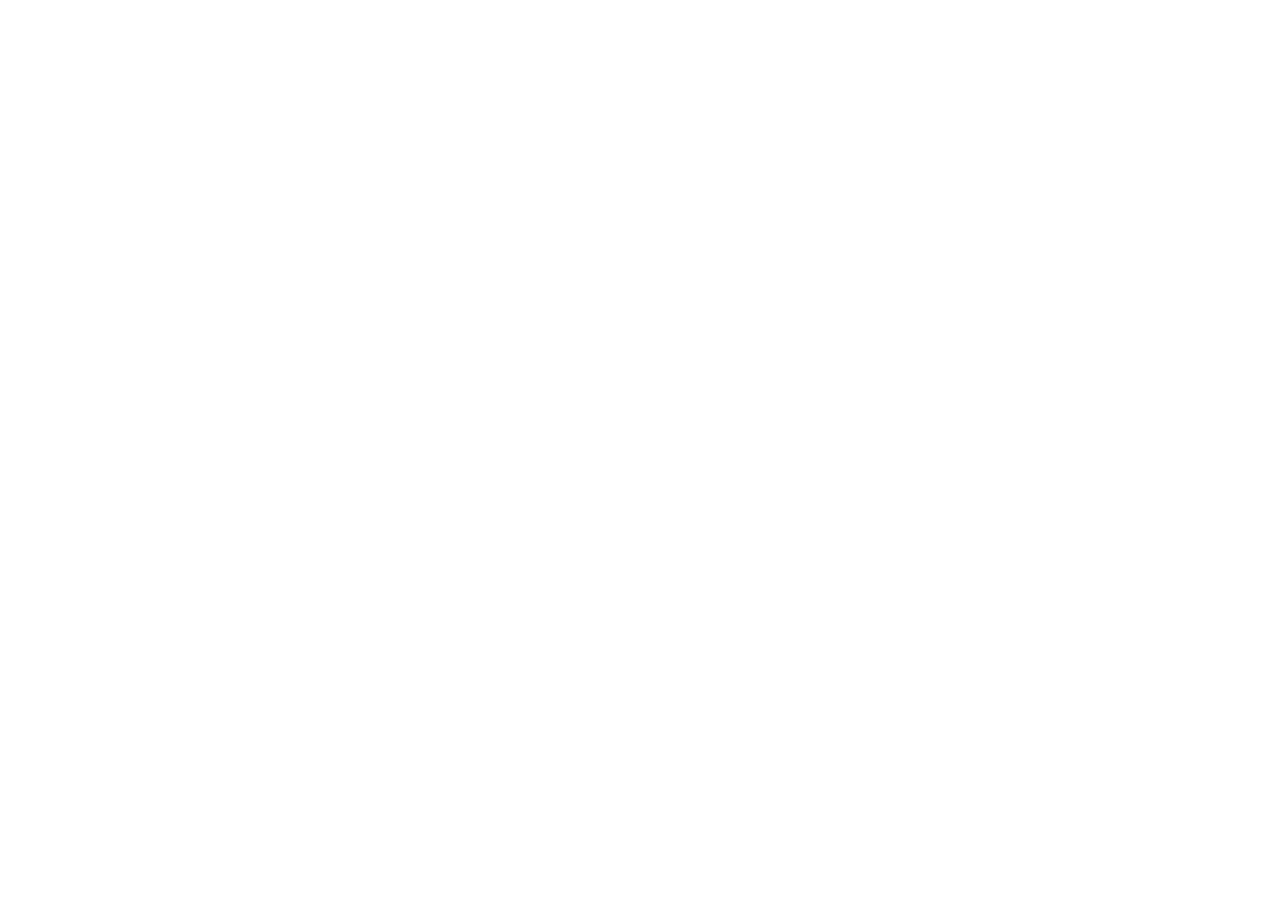
==== CV-Profile.html @ 96d9fa9a "Create CV-Profile.html" ====
<!DOCTYPE html>
<html lang="en">
<head>
    <meta charset="UTF-8">
    <meta name="viewport" content="width=device-width, initial-scale=1.0">
    <title>Grant Samsons CV</title>
</head>
<body>
    
</body>
</html>
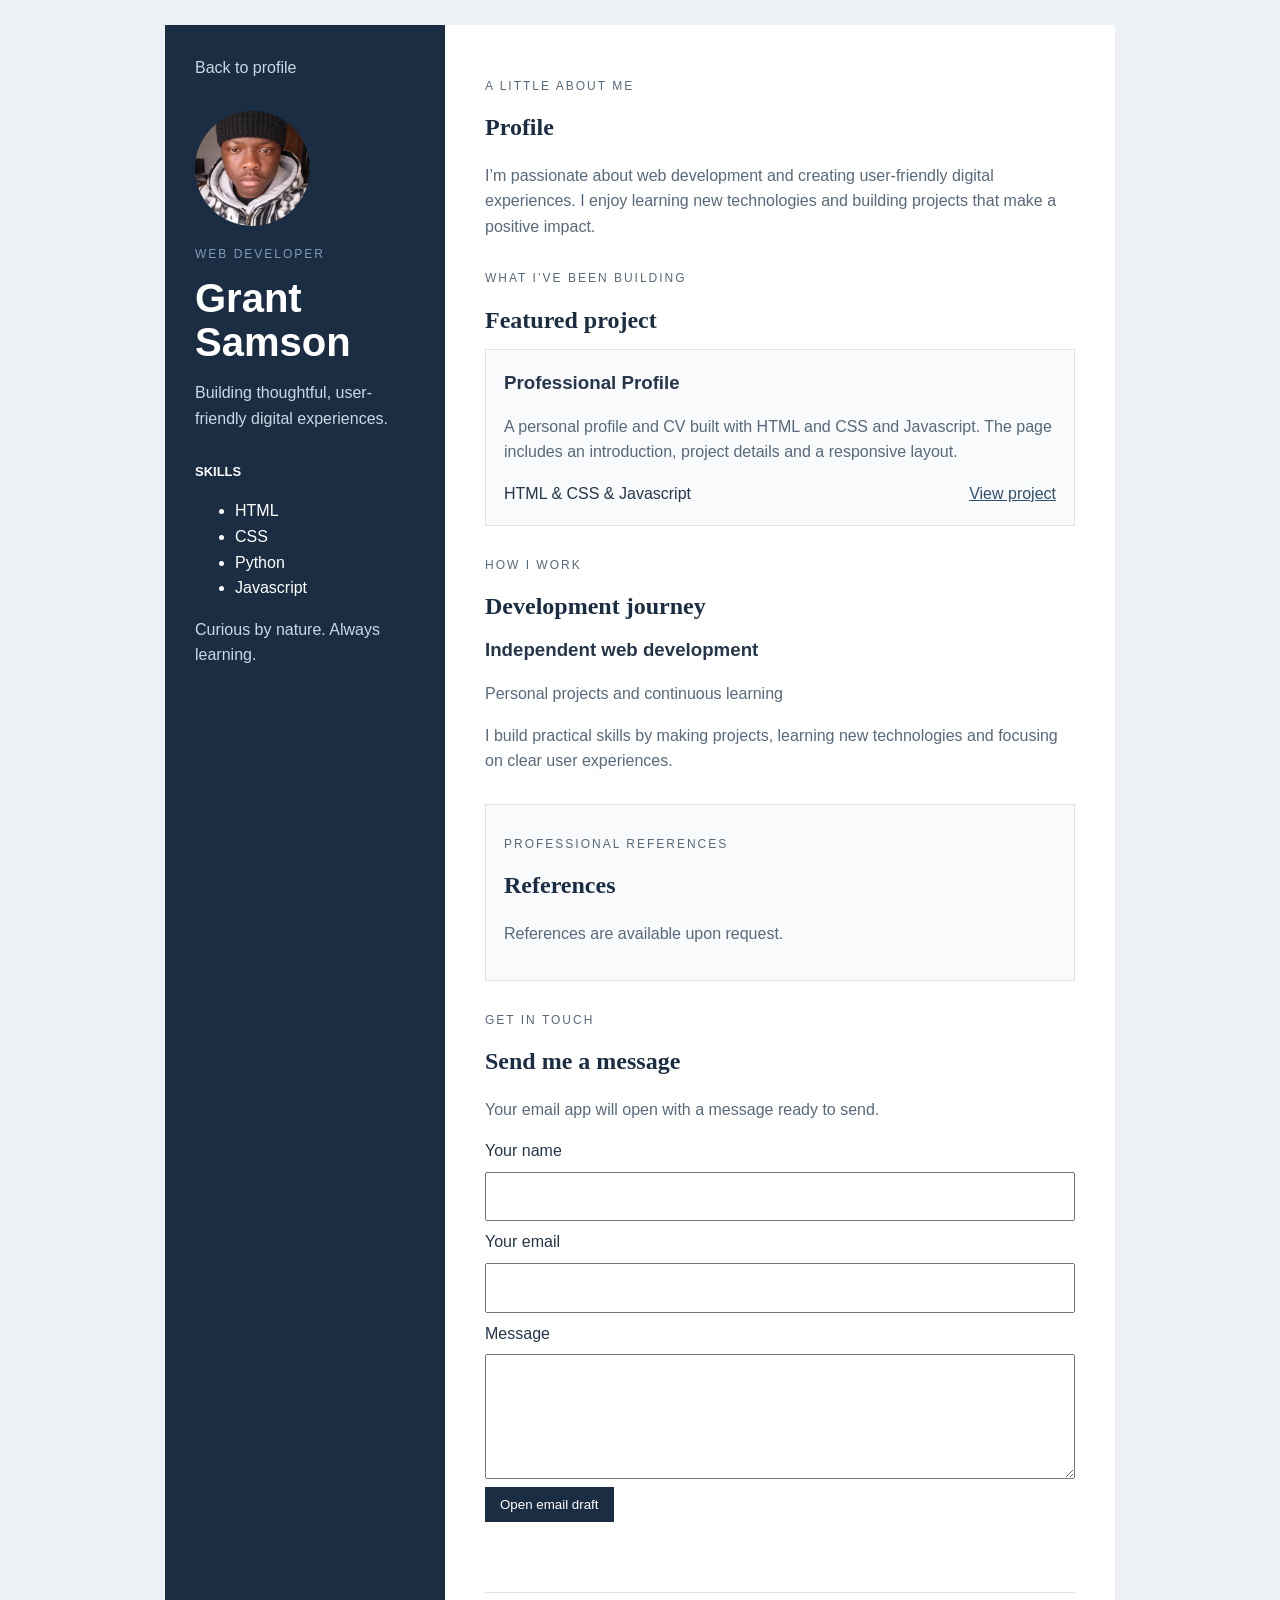
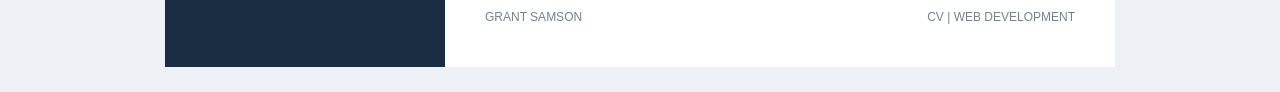
==== commit 9e61d9ba: "cv updated" ====
--- a/CV-Profile.html
+++ b/CV-Profile.html
@@ -3,9 +3,107 @@
 <head>
     <meta charset="UTF-8">
     <meta name="viewport" content="width=device-width, initial-scale=1.0">
-    <title>Grant Samsons CV</title>
+    <title>Grant Samson | CV</title>
+    <link rel="stylesheet" href="cv.css">
 </head>
 <body>
-    
+    <main class="resume">
+        <!-- Name, photo and skills -->
+        <aside class="sidebar">
+            <a class="back-link" href="index.html">Back to profile</a>
+            <img class="portrait" src="Grant_Samson.jpeg" alt="Portrait of Grant Samson">
+            <p class="eyebrow">WEB DEVELOPER</p>
+            <h1>Grant<br>Samson</h1>
+            <p class="tagline">Building thoughtful, user-friendly digital experiences.</p>
+
+            <section class="sidebar-section">
+                <h2>SKILLS</h2>
+                <ul class="skill-list">
+                    <li>HTML</li>
+                    <li>CSS</li>
+                    <li>Python</li>
+                    <li>Javascript</li>
+                </ul>
+            </section>
+            <p class="sidebar-note">Curious by nature. Always learning.</p>
+        </aside>
+
+        <!-- CV information -->
+        <div class="content">
+            <section class="content-section">
+                <p class="section-kicker">A LITTLE ABOUT ME</p>
+                <h2>Profile</h2>
+                <p>
+                    I’m passionate about web development and creating user-friendly
+                    digital experiences. I enjoy learning new technologies and
+                    building projects that make a positive impact.
+                </p>
+            </section>
+
+            <section class="content-section">
+                <p class="section-kicker">WHAT I’VE BEEN BUILDING</p>
+                <h2>Featured project</h2>
+                <div class="project-card">
+                    <div class="project-topline">
+                        <h3>Professional Profile</h3>
+                    </div>
+                    <p>
+                        A personal profile and CV built with HTML and CSS and Javascript. The page
+                        includes an introduction, project details and a responsive layout.
+                    </p>
+                    <div class="project-footer">
+                        <span>HTML &amp; CSS &amp; Javascript</span>
+                        <a href="https://github.com/grant139-pixel"
+                           target="_blank" rel="noopener noreferrer">View project</a>
+                    </div>
+                </div>
+            </section>
+
+            <section class="content-section">
+                <p class="section-kicker">HOW I WORK</p>
+                <h2>Development journey</h2>
+                <div class="timeline-item">
+                    <h3>Independent web development</h3>
+                    <p>Personal projects and continuous learning</p>
+                    <p>
+                        I build practical skills by making projects, learning new
+                        technologies and focusing on clear user experiences.
+                    </p>
+                </div>
+            </section>
+
+            <section class="content-section references">
+                <p class="section-kicker">PROFESSIONAL REFERENCES</p>
+                <h2>References</h2>
+                <p>References are available upon request.</p>
+            </section>
+
+            <!-- This form opens a draft in the visitor's email app -->
+            <section class="content-section contact-section">
+                <p class="section-kicker">GET IN TOUCH</p>
+                <h2>Send me a message</h2>
+                <p>Your email app will open with a message ready to send.</p>
+                <form id="contact-form">
+                    <label for="sender-name">Your name</label>
+                    <input id="sender-name" type="text" required>
+
+                    <label for="sender-email">Your email</label>
+                    <input id="sender-email" type="email" required>
+
+                    <label for="sender-message">Message</label>
+                    <textarea id="sender-message" rows="4" required></textarea>
+
+                    <button type="submit">Open email draft</button>
+                    <p id="contact-status" class="form-status"></p>
+                </form>
+            </section>
+
+            <footer class="resume-footer">
+                <span>GRANT SAMSON</span>
+                <span>CV | WEB DEVELOPMENT</span>
+            </footer>
+        </div>
+    </main>
+    <script src="contact.js"></script>
 </body>
-</html>+</html>
--- a/cv.css
+++ b/cv.css
@@ -0,0 +1,158 @@
+/* Page background and default text */
+body {
+    margin: 0;
+    padding: 25px;
+    background: #edf1f5;
+    color: #26364a;
+    font-family: Arial, sans-serif;
+    line-height: 1.6;
+}
+
+/* Sidebar and main content sit next to each other */
+.resume {
+    display: flex;
+    max-width: 950px;
+    margin: 0 auto;
+    background: white;
+}
+
+.sidebar {
+    box-sizing: border-box;
+    width: 280px;
+    padding: 30px;
+    background: #1b2d42;
+    color: white;
+}
+
+.back-link {
+    color: #cbd8e5;
+    text-decoration: none;
+}
+
+.portrait {
+    width: 115px;
+    height: 115px;
+    margin-top: 30px;
+    border-radius: 50%;
+    object-fit: cover;
+}
+
+.sidebar h1 {
+    margin: 0;
+    font-size: 40px;
+    line-height: 1.1;
+}
+
+.eyebrow,
+.section-kicker {
+    color: #809bb5;
+    font-size: 12px;
+    letter-spacing: 2px;
+}
+
+.tagline,
+.sidebar-note {
+    color: #cbd8e5;
+}
+
+.sidebar-section {
+    margin-top: 30px;
+}
+
+.sidebar-section h2 {
+    font-size: 13px;
+}
+
+.content {
+    flex: 1;
+    padding: 40px;
+}
+
+.content-section {
+    margin-bottom: 30px;
+}
+
+.content h2 {
+    margin: 5px 0 10px;
+    color: #1b2d42;
+    font-family: Georgia, serif;
+}
+
+.content p {
+    color: #58697b;
+}
+
+.project-card,
+.references {
+    padding: 18px;
+    border: 1px solid #dce3e9;
+    background: #f8fafb;
+}
+
+.project-topline,
+.project-footer,
+.resume-footer {
+    display: flex;
+    align-items: center;
+    justify-content: space-between;
+    gap: 10px;
+}
+
+.project-topline h3,
+.timeline-item h3 {
+    margin: 0;
+}
+
+.content a {
+    color: #304f70;
+}
+
+.contact-section form {
+    display: flex;
+    flex-direction: column;
+    gap: 8px;
+}
+
+.contact-section input,
+.contact-section textarea {
+    box-sizing: border-box;
+    width: 100%;
+    padding: 10px;
+    font: inherit;
+}
+
+.contact-section button {
+    align-self: flex-start;
+    padding: 10px 15px;
+    border: 0;
+    background: #1b2d42;
+    color: white;
+    cursor: pointer;
+}
+
+.contact-section button:hover {
+    background: #385875;
+}
+
+.resume-footer {
+    padding-top: 15px;
+    border-top: 1px solid #dce3e9;
+    color: #738194;
+    font-size: 12px;
+}
+
+/* Stack the columns on small screens */
+@media (max-width: 700px) {
+    body {
+        padding: 12px;
+    }
+    .resume {
+        flex-direction: column;
+    }
+    .sidebar {
+        width: 100%;
+    }
+    .content {
+        padding: 25px;
+    }
+}
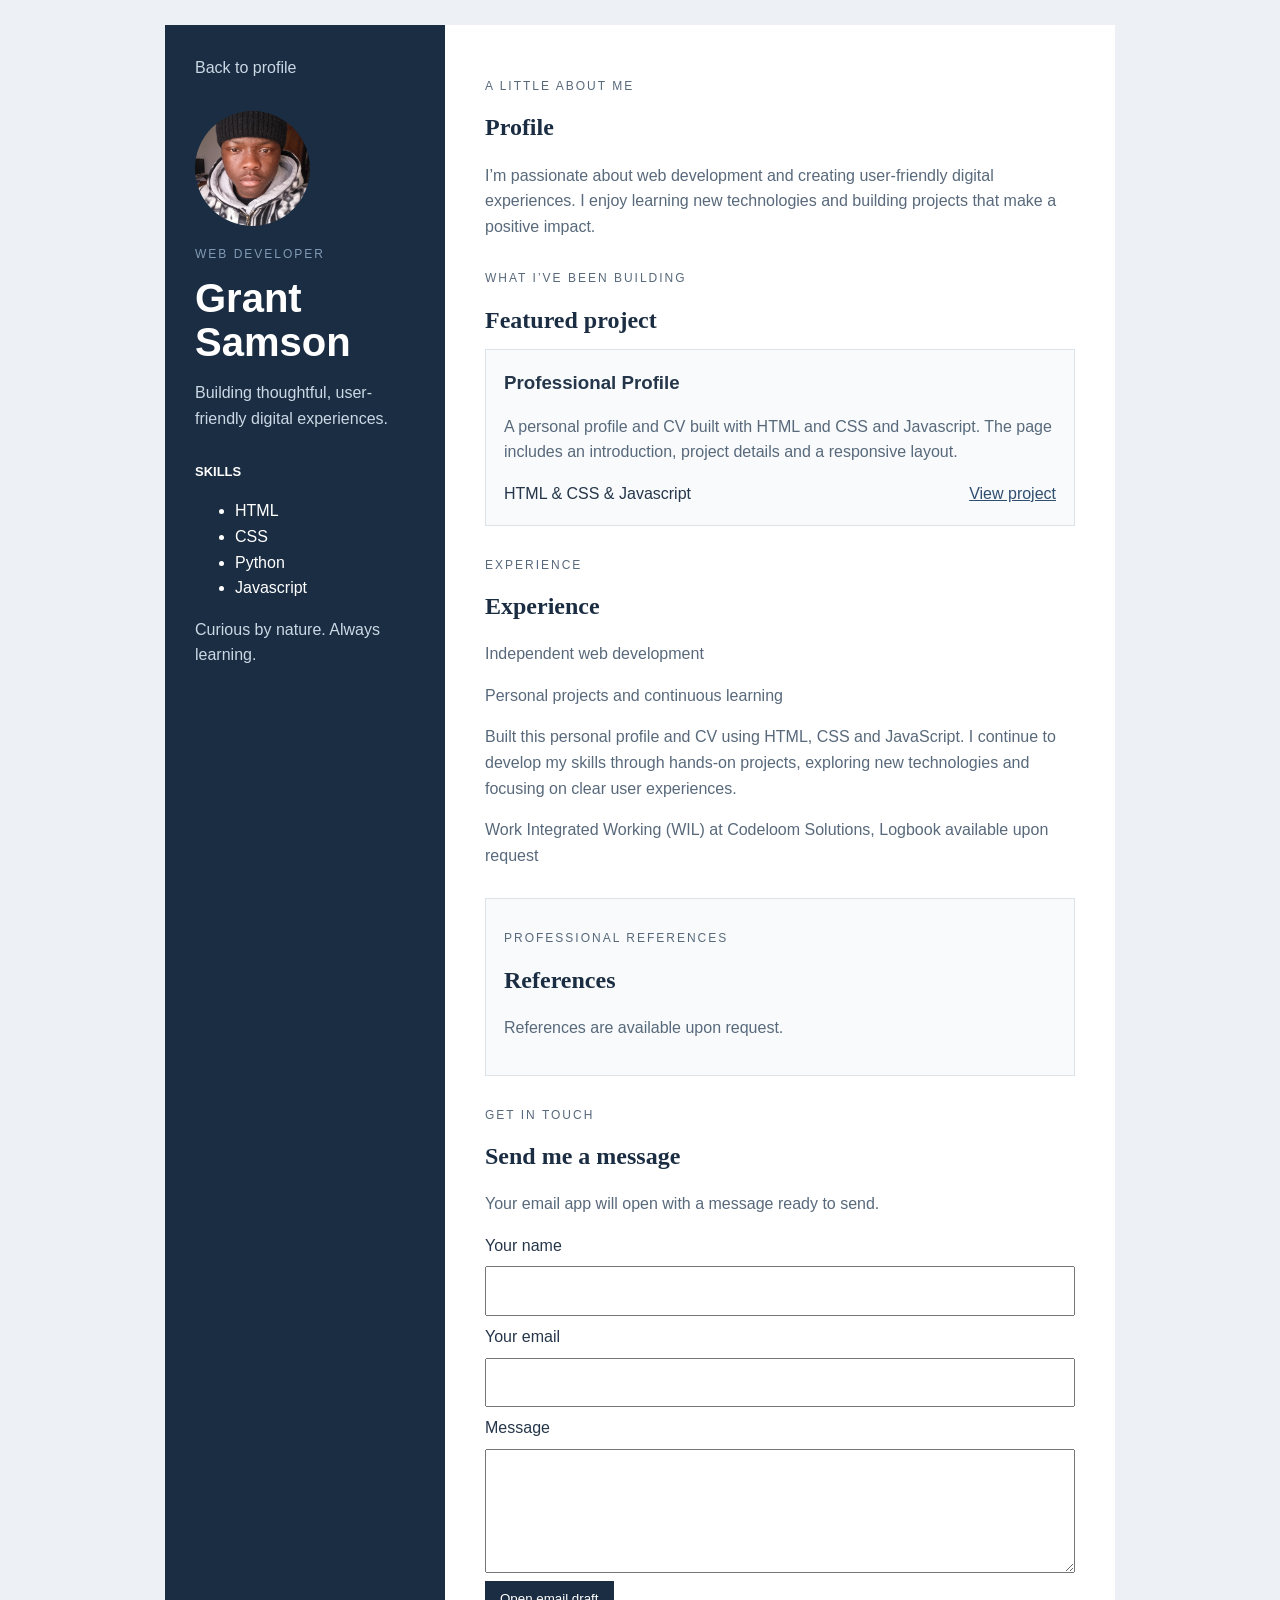
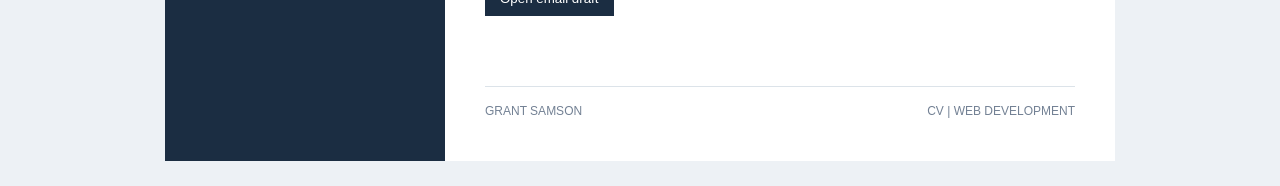
==== commit a1855a5e: "added an experience section" ====
--- a/CV-Profile.html
+++ b/CV-Profile.html
@@ -60,15 +60,17 @@
             </section>
 
             <section class="content-section">
-                <p class="section-kicker">HOW I WORK</p>
-                <h2>Development journey</h2>
+                <p class="section-kicker">EXPERIENCE</p>
+                <h2>Experience</h2>
                 <div class="timeline-item">
-                    <h3>Independent web development</h3>
+                    <p>Independent web development</p>
                     <p>Personal projects and continuous learning</p>
                     <p>
-                        I build practical skills by making projects, learning new
-                        technologies and focusing on clear user experiences.
+                        Built this personal profile and CV using HTML, CSS and JavaScript.
+                        I continue to develop my skills through hands-on projects,
+                        exploring new technologies and focusing on clear user experiences.
                     </p>
+                    <p>Work Integrated Working (WIL) at Codeloom Solutions, Logbook available upon request</p>
                 </div>
             </section>
 
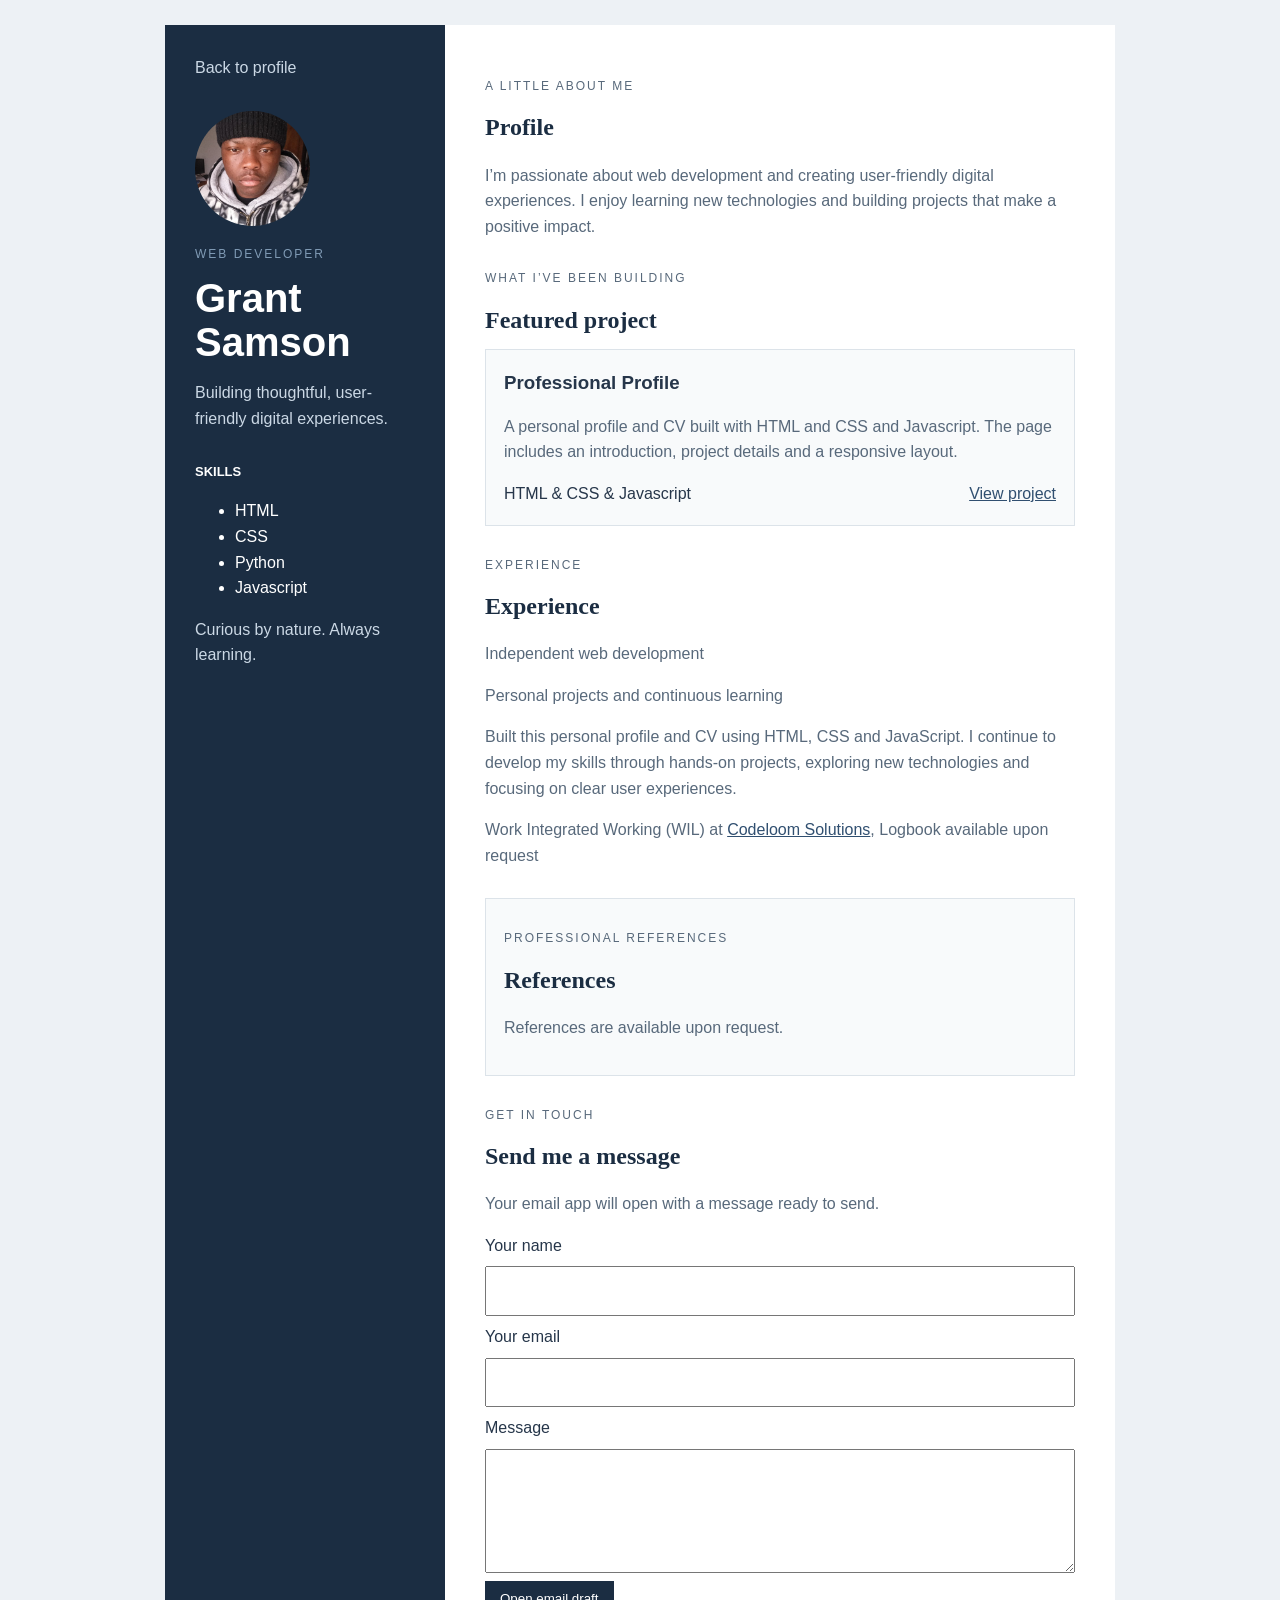
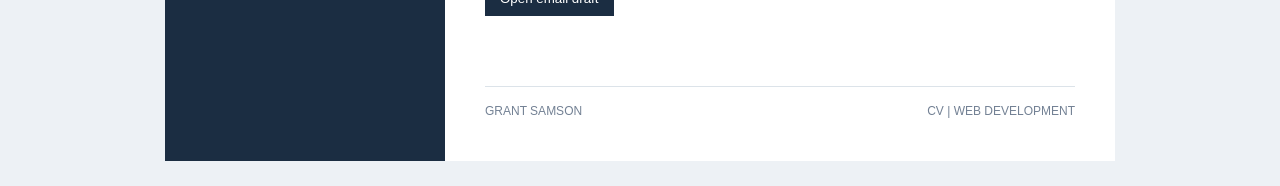
==== commit 8e69890c: "hyperlinked codeloom" ====
--- a/CV-Profile.html
+++ b/CV-Profile.html
@@ -70,7 +70,7 @@
                         I continue to develop my skills through hands-on projects,
                         exploring new technologies and focusing on clear user experiences.
                     </p>
-                    <p>Work Integrated Working (WIL) at Codeloom Solutions, Logbook available upon request</p>
+                    <p>Work Integrated Working (WIL) at <a href="https://www.codeloomsolutions.co.za/">Codeloom Solutions</a>, Logbook available upon request</p>
                 </div>
             </section>
 
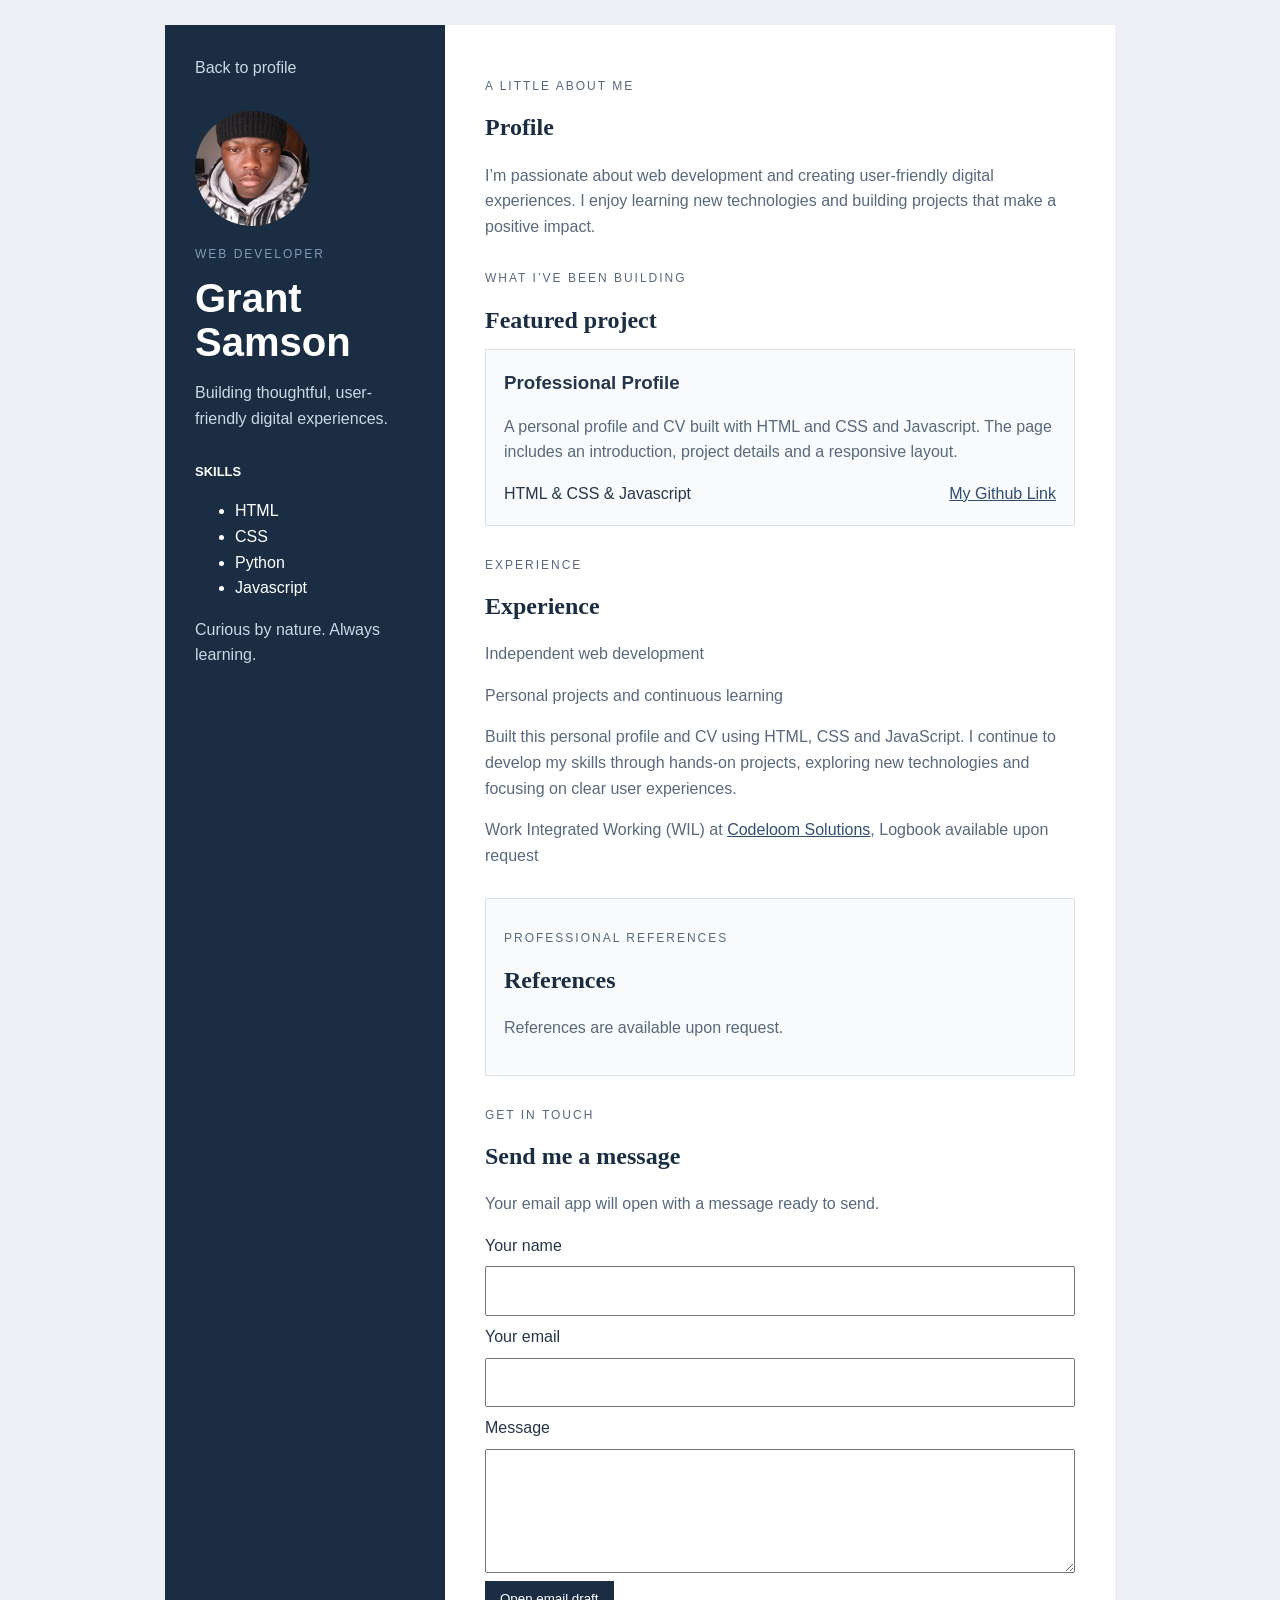
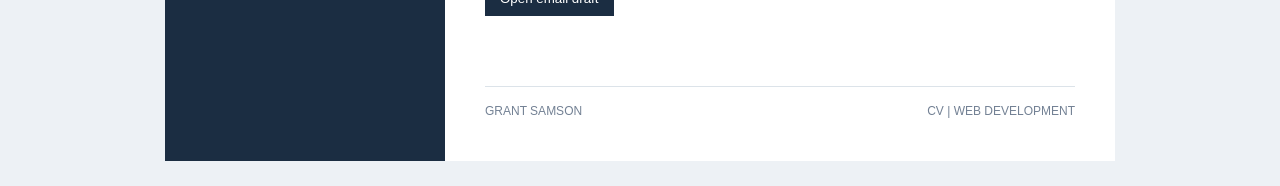
==== commit c51dac50: "changed a few texts" ====
--- a/CV-Profile.html
+++ b/CV-Profile.html
@@ -54,7 +54,7 @@
                     <div class="project-footer">
                         <span>HTML &amp; CSS &amp; Javascript</span>
                         <a href="https://github.com/grant139-pixel"
-                           target="_blank" rel="noopener noreferrer">View project</a>
+                           target="_blank" rel="noopener noreferrer">My Github Link</a>
                     </div>
                 </div>
             </section>
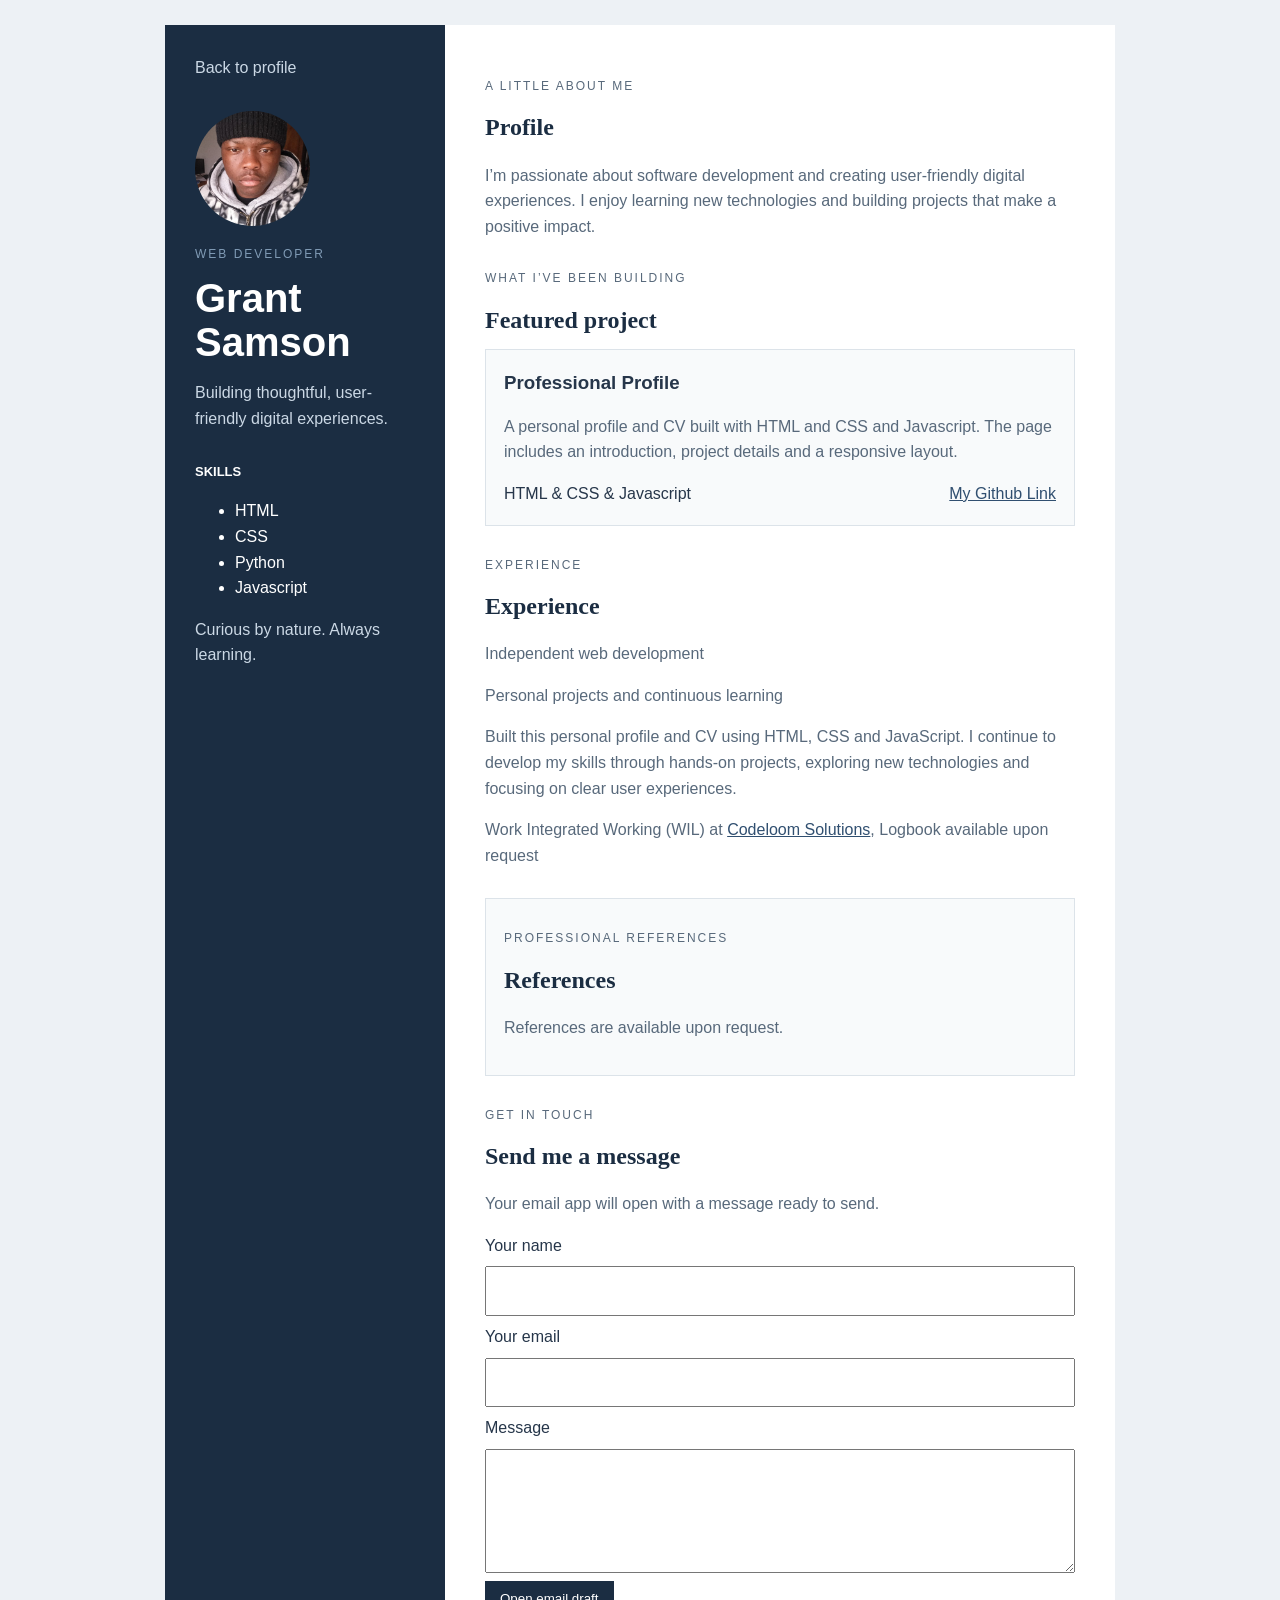
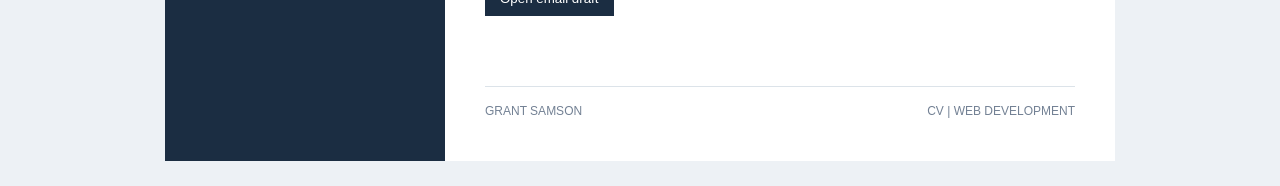
==== commit 7838ecc0: "changed the about me" ====
--- a/CV-Profile.html
+++ b/CV-Profile.html
@@ -34,7 +34,7 @@
                 <p class="section-kicker">A LITTLE ABOUT ME</p>
                 <h2>Profile</h2>
                 <p>
-                    I’m passionate about web development and creating user-friendly
+                    I’m passionate about software development and creating user-friendly
                     digital experiences. I enjoy learning new technologies and
                     building projects that make a positive impact.
                 </p>
